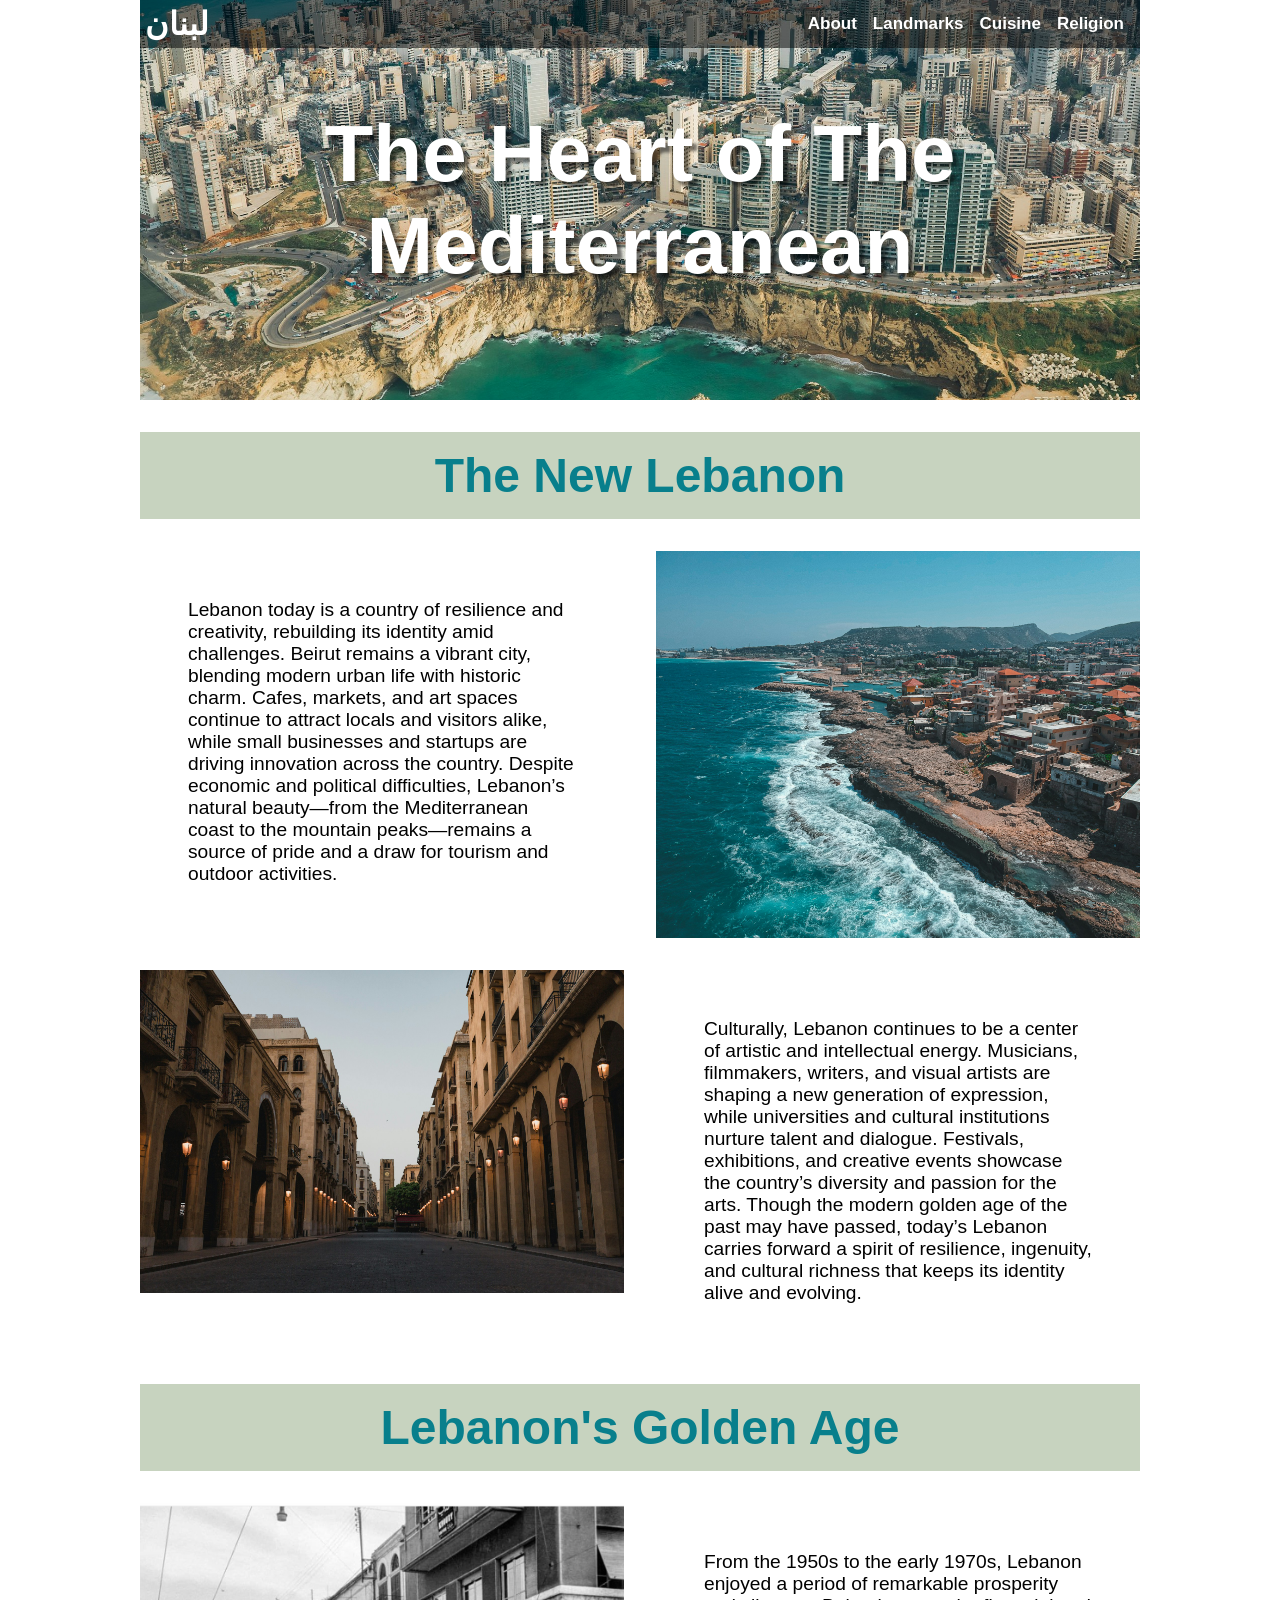
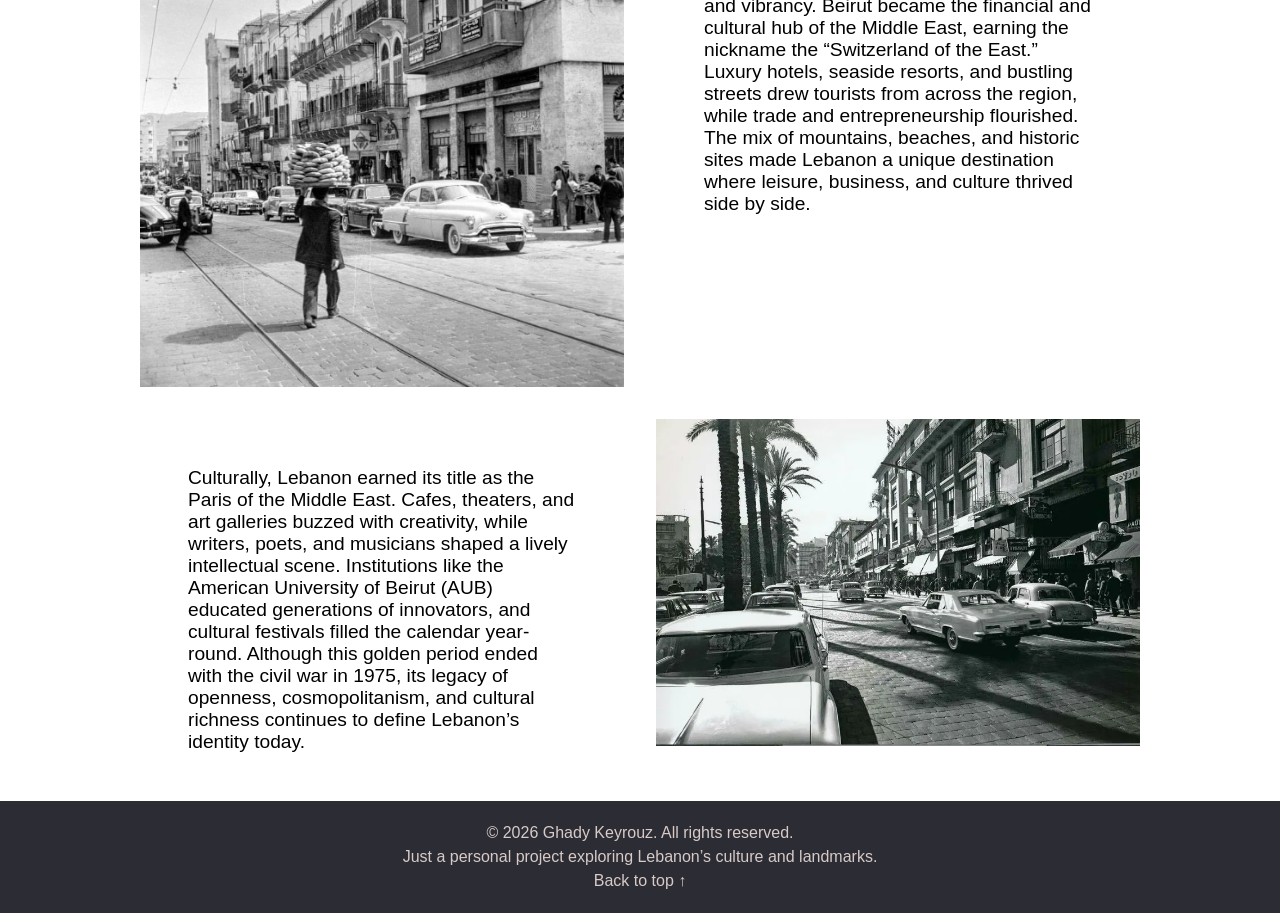
==== index.html @ 8b881246 "first commit - committing all files to my repository" ====
<!DOCTYPE html>
<html lang="en">
<head>
    <meta charset="UTF-8">
    <meta name="viewport" content="width=device-width, initial-scale=1.0">
    <title>Lebanon</title>
    <link href="styles.css" rel="stylesheet">
</head>
<body>

    <header>
        <p dir="rtl">لبنان</p>
        <nav class="primary-navigation">
            <ul>
                <li><a href="index.html">About</a></li>
                <li><a href="landmarks.html">Landmarks</a></li>
                <li><a href="cuisine.html">Cuisine</a></li>
                <li><a href="religion.html">Religion</a></li>
            </ul>
        </nav>
    </header>


    <main>
        <div id="top"></div>
        <div class="wrapper">
            <h1 class="about-h1">The Heart of The Mediterranean</h1>
            <h2>The New Lebanon</h2>
            <section class="grid-section">
                <p>Lebanon today is a country of resilience and creativity, rebuilding its identity amid challenges. Beirut remains a vibrant city, blending modern urban life with historic charm. Cafes, markets, and art spaces continue to attract locals and visitors alike, while small businesses and startups are driving innovation across the country. Despite economic and political difficulties, Lebanon’s natural beauty—from the Mediterranean coast to the mountain peaks—remains a source of pride and a draw for tourism and outdoor activities.</p>
                <img src="./images/lebanon-pic.jpg" alt="A shoreline overview of the city">
                <img src="./images/downtown-street.jpg" alt="downtown fancy street">
                <p>Culturally, Lebanon continues to be a center of artistic and intellectual energy. Musicians, filmmakers, writers, and visual artists are shaping a new generation of expression, while universities and cultural institutions nurture talent and dialogue. Festivals, exhibitions, and creative events showcase the country’s diversity and passion for the arts. Though the modern golden age of the past may have passed, today’s Lebanon carries forward a spirit of resilience, ingenuity, and cultural richness that keeps its identity alive and evolving.</p>
                
            </section>
            <h2>Lebanon's Golden Age</h2>
            <section class="grid-section">
                <img src="./images/Old-beirut-2.jpg" alt="old beirut street with fancy cars and a train track">
                <p>From the 1950s to the early 1970s, Lebanon enjoyed a period of remarkable prosperity and vibrancy. Beirut became the financial and cultural hub of the Middle East, earning the nickname the “Switzerland of the East.” Luxury hotels, seaside resorts, and bustling streets drew tourists from across the region, while trade and entrepreneurship flourished. The mix of mountains, beaches, and historic sites made Lebanon a unique destination where leisure, business, and culture thrived side by side.</p>
                <p>Culturally, Lebanon earned its title as the Paris of the Middle East. Cafes, theaters, and art galleries buzzed with creativity, while writers, poets, and musicians shaped a lively intellectual scene. Institutions like the American University of Beirut (AUB) educated generations of innovators, and cultural festivals filled the calendar year-round. Although this golden period ended with the civil war in 1975, its legacy of openness, cosmopolitanism, and cultural richness continues to define Lebanon’s identity today.</p>
                <img src="./images/Old-beirut-3.webp" alt="old beirut street with nice cars and tall palm trees">
                
            </section>
        </div>
    </main>

    <footer>
        <p>© 2026 Ghady Keyrouz. All rights reserved.</p>
        <p>Just a personal project exploring Lebanon’s culture and landmarks.</p>
        <p><a href="#top">Back to top ↑</a></p>
    </footer>
    
</body>
</html>
---- styles.css ----
*, *::after, *::before{
    box-sizing: border-box;
    margin: 0;
    padding: 0;
}

:root{
    --teal: #087f8c;
    --orange: #f26430;
    --beige: #d8cbc7;
    --dark: #2c2c34;
    --lightgreen: #c7d3bf;
}

body{
    font-family: sans-serif;
}

html{
    scroll-behavior: smooth;
}

.wrapper{
    max-inline-size: 1000px;
    margin-inline: auto;
}

h1{
    font-size: 5rem;
    margin-block-end: 2rem;
    color: #fff;
    height: 400px;
    display: grid;
    place-content: center;
    text-align: center;
    text-shadow: rgba(0,0,0,0.5) 5px 5px 3px;
}


/* Header */

header{
    display: flex;
    justify-content: space-between;
    font-size: 17px;
    font-weight: bold;
    background: rgba(0, 0, 0, 0.5);
    position: fixed;
    inset:0 0 auto 0; /* top right bottom left */
    max-inline-size: 1000px;
    margin-inline: auto;
   
}

header p{
    font-size: 2rem;
    color: white;
    padding: 5px;
}

.primary-navigation{
    display: flex;
    margin-inline-end: 1rem;
}


.primary-navigation ul{
    display: flex;
    gap: 1rem;
    height: 100%;
}

.primary-navigation li{
    position: relative;
    list-style-type: none;
    inline-size: fit-content;
}

/* underline animation */
.primary-navigation li::before{
    content: "";
    position: absolute;
    width: 100%;
    height: 0px;
    border: 1px solid white;
    bottom: 10px;
    transform: scaleX(0);
    transition: all ease 0.3s;
}

.primary-navigation li:hover::before{
    transform: scaleX(1);
}

.primary-navigation a{
    color: white;
    text-decoration: none;
    height: 100%;
    display: grid;
    place-content: center;
}

/* about section */
.about-h1{
    background: url(./images/h1-bg.jpg);
    background-position: center;
    background-size: cover;
}

h2{
    font-size: 3rem;
    padding: 1rem;
    text-align: center;
    margin-block: 2rem;
    color: var(--teal);
    background-color: var(--lightgreen);
}

.grid-section{
    display: grid;
    grid-template-columns: 1fr 1fr;
    gap: 2rem;
    place-content: center;
}

.grid-section img{
    inline-size: 100%;
    display: block;
    margin-inline: auto;
}
.grid-section p{
    padding: 3rem;
    font-size: 1.2rem;
}

/* landmark-section */

.landmark-h1{
    background: url(./images/castle-pic.jpg);
    background-position: center;
    background-size: cover;
}

h3{
    font-size: 2rem;
    text-align: center;
    color: var(--teal);
    margin-block-start: 2rem;
}

/* cuisine section */

.cuisine-h1{
    background: url(./images/lebanese-cuisine.jpg);
    background-position: center;
    background-size: cover;
}

.cuisine{
    grid-template-columns: repeat(3, 1fr);
}

.cuisine p{
    padding: 1rem;
}

/* Religion section */

.color-wheel{
    width: 200px;
    height: 200px;
    border-radius: 50%;
    background: conic-gradient( 
        #FF6B6B 0turn 0.322turn ,
        #FFD93D 0.322turn 0.634turn,
        #6BCB77 0.634turn 0.654turn,
        #4D96FF 0.654turn 0.814turn,
        #845EC2 0.814turn 0.9turn,
        #FF9671 0.9turn 0.95turn,
        #00C9A7 0.95turn 1turn);
}

.h1-religion{
    background: url(./images/h1-religion-bg.webp);
    background-position: center;
    background-size: cover;
}

.main-p{
    padding: 3rem;
    margin-block: 1rem;
    font-size: 18px;
    background-color: var(--dark);
    color: var(--beige);
}

.color-wheel-container{
    padding: 3rem;
    font-size: 20px;
}

.color-wheel{
    margin-inline: auto;
}

.color-wheel-container li{
    list-style-type: square;
}

.color-wheel-container li::marker{
    font-size: 30px;
}

.color-wheel-container li:nth-child(1)::marker{
    color: #FF6B6B;
}
.color-wheel-container li:nth-child(2)::marker{
    color: #FFD93D;
}
.color-wheel-container li:nth-child(3)::marker{
    color: #6BCB77;
}
.color-wheel-container li:nth-child(4)::marker{
    color: #4D96FF;
}
.color-wheel-container li:nth-child(5)::marker{
    color: #845EC2;
}
.color-wheel-container li:nth-child(6)::marker{
    color: #FF9671;
}
.color-wheel-container li:nth-child(7)::marker{
    color: #00C9A7;
}

.table-quote{
    padding: 3rem;
    margin-block: 2rem;
    background-color: var(--dark);
    color: var(--beige);
    font-size: 20px;
}

.data-table{
    border: 1px solid black;
    margin-inline: auto;
    border-collapse: collapse;
}

.data-table th, .data-table td{
    border: 1px solid black;
    padding: 0.5rem;
}

.data-table caption{
    background-color: var(--lightgreen);
    color: var(--teal);
    padding: 0.7rem;
    font-size: 22px;
    border: 1px solid black;
}

.religion, .religion-total, .religion-header-info{
    background-color: var(--lightgreen);
    color: var(--teal);
}

/* footer */

footer{
    background-color: var(--dark);
    color: var(--beige);
    text-align: center;
    padding: 1rem;
}

footer p{
    margin: 0.4rem;
}

footer a{
    color: var(--beige);
    text-decoration: none;
}

footer a:hover{
    text-decoration: underline;
}
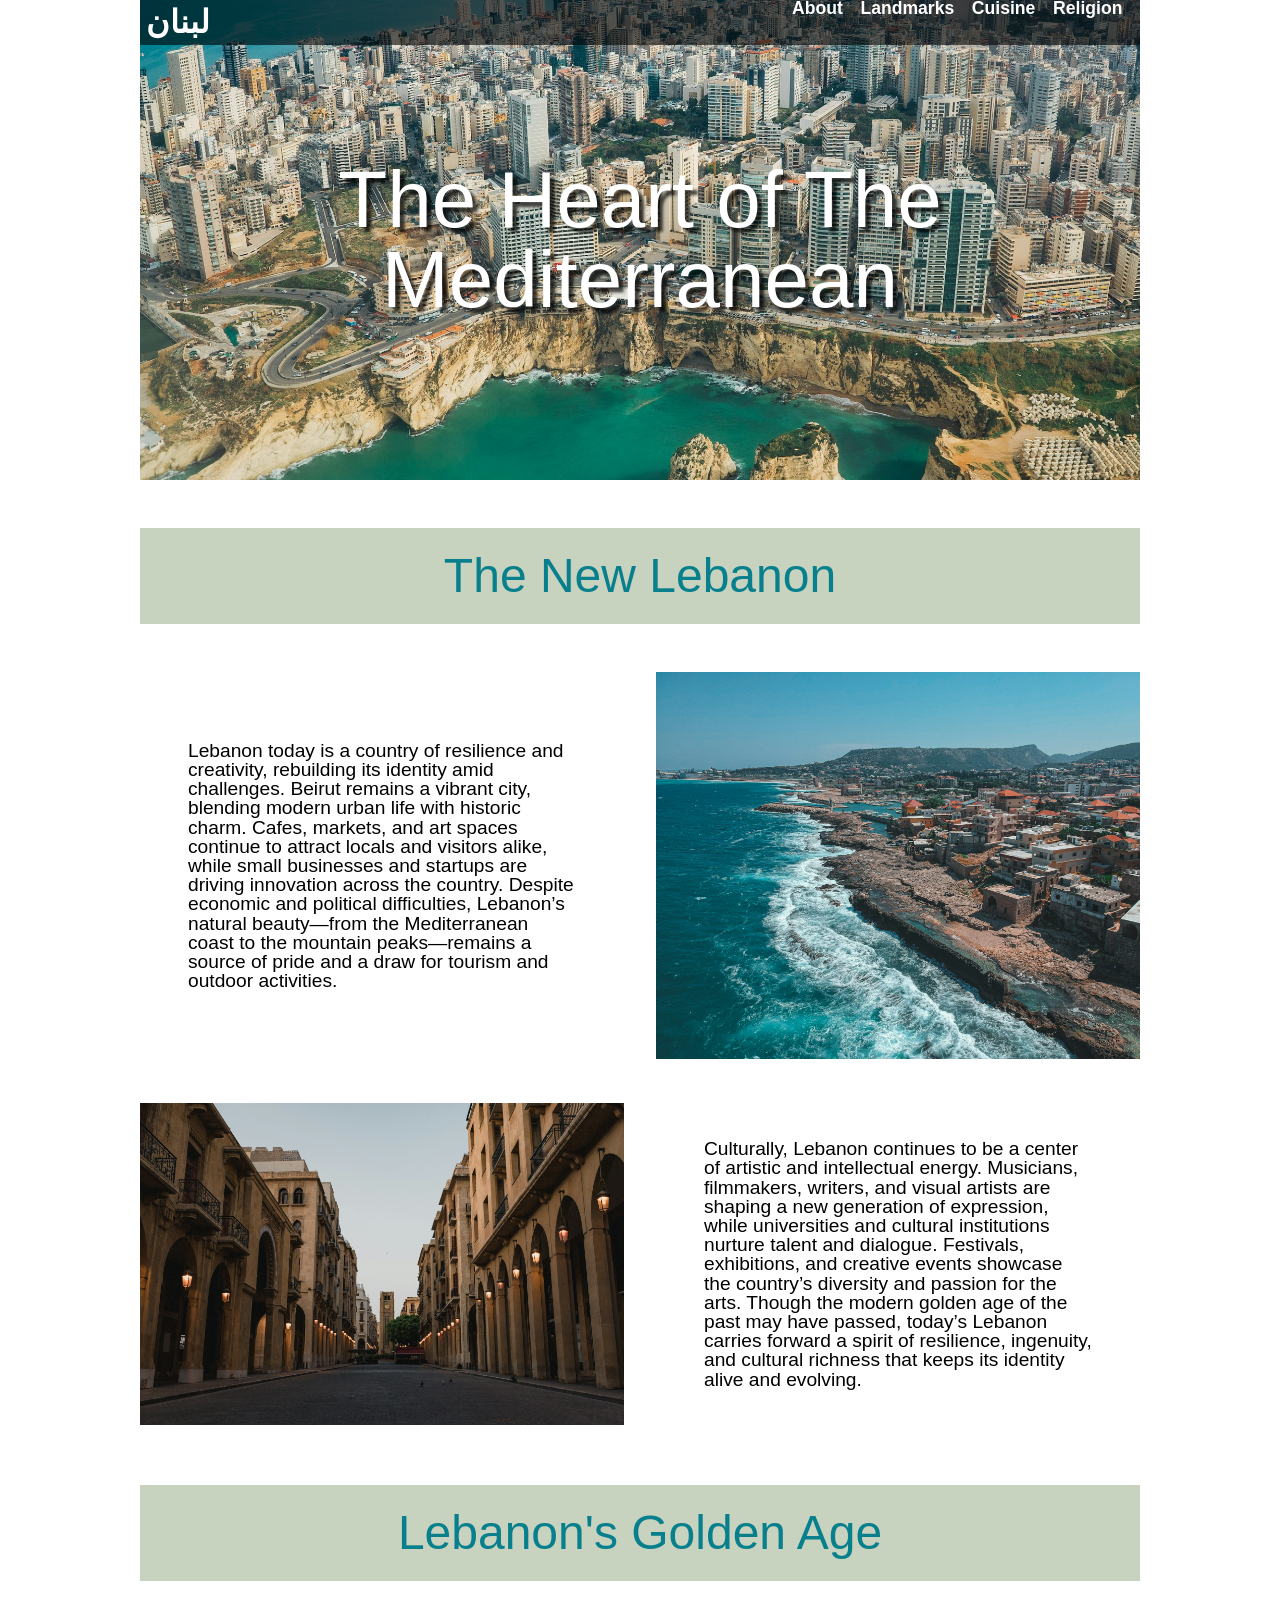
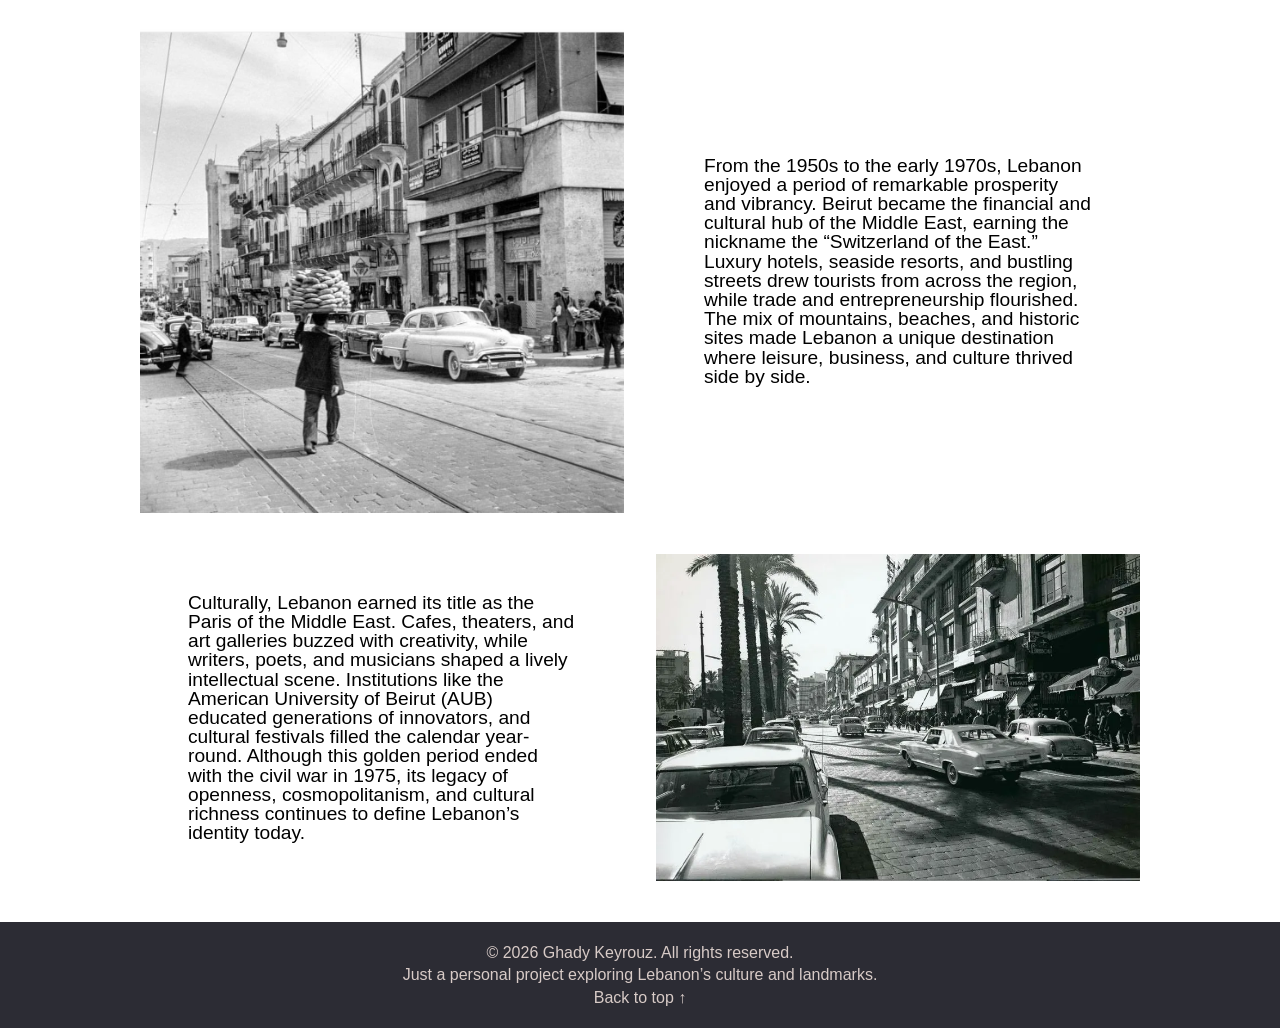
==== commit e7881e00: "updated units and made layout responsive" ====
--- a/index.html
+++ b/index.html
@@ -26,7 +26,7 @@
         <div class="wrapper">
             <h1 class="about-h1">The Heart of The Mediterranean</h1>
             <h2>The New Lebanon</h2>
-            <section class="grid-section">
+            <section class="grid-section fix-section-overflow">
                 <p>Lebanon today is a country of resilience and creativity, rebuilding its identity amid challenges. Beirut remains a vibrant city, blending modern urban life with historic charm. Cafes, markets, and art spaces continue to attract locals and visitors alike, while small businesses and startups are driving innovation across the country. Despite economic and political difficulties, Lebanon’s natural beauty—from the Mediterranean coast to the mountain peaks—remains a source of pride and a draw for tourism and outdoor activities.</p>
                 <img src="./images/lebanon-pic.jpg" alt="A shoreline overview of the city">
                 <img src="./images/downtown-street.jpg" alt="downtown fancy street">
@@ -34,7 +34,7 @@
                 
             </section>
             <h2>Lebanon's Golden Age</h2>
-            <section class="grid-section">
+            <section class="grid-section fix-section-overflow">
                 <img src="./images/Old-beirut-2.jpg" alt="old beirut street with fancy cars and a train track">
                 <p>From the 1950s to the early 1970s, Lebanon enjoyed a period of remarkable prosperity and vibrancy. Beirut became the financial and cultural hub of the Middle East, earning the nickname the “Switzerland of the East.” Luxury hotels, seaside resorts, and bustling streets drew tourists from across the region, while trade and entrepreneurship flourished. The mix of mountains, beaches, and historic sites made Lebanon a unique destination where leisure, business, and culture thrived side by side.</p>
                 <p>Culturally, Lebanon earned its title as the Paris of the Middle East. Cafes, theaters, and art galleries buzzed with creativity, while writers, poets, and musicians shaped a lively intellectual scene. Institutions like the American University of Beirut (AUB) educated generations of innovators, and cultural festivals filled the calendar year-round. Although this golden period ended with the civil war in 1975, its legacy of openness, cosmopolitanism, and cultural richness continues to define Lebanon’s identity today.</p>
--- a/styles.css
+++ b/styles.css
@@ -1,8 +1,9 @@
-*, *::after, *::before{
+/* *, *::after, *::before{
     box-sizing: border-box;
     margin: 0;
     padding: 0;
-}
+} */
+@import "reset.css" layer(reset);
 
 :root{
     --teal: #087f8c;
@@ -27,13 +28,12 @@
 
 h1{
     font-size: 5rem;
-    margin-block-end: 2rem;
     color: #fff;
-    height: 400px;
+    height: 30rem;
     display: grid;
     place-content: center;
     text-align: center;
-    text-shadow: rgba(0,0,0,0.5) 5px 5px 3px;
+    text-shadow: rgb(0 0 0 / .7) 5px 5px 3px;
 }
 
 
@@ -42,9 +42,9 @@
 header{
     display: flex;
     justify-content: space-between;
-    font-size: 17px;
+    font-size: 1.1rem;
     font-weight: bold;
-    background: rgba(0, 0, 0, 0.5);
+    background: rgb(0 0 0/ .6);
     position: fixed;
     inset:0 0 auto 0; /* top right bottom left */
     max-inline-size: 1000px;
@@ -55,19 +55,18 @@
 header p{
     font-size: 2rem;
     color: white;
-    padding: 5px;
+    padding: 0.2em;
 }
 
 .primary-navigation{
     display: flex;
-    margin-inline-end: 1rem;
+    margin-inline-end: 1em;
 }
 
 
 .primary-navigation ul{
     display: flex;
-    gap: 1rem;
-    height: 100%;
+    gap: 1em;
 }
 
 .primary-navigation li{
@@ -95,23 +94,21 @@
 .primary-navigation a{
     color: white;
     text-decoration: none;
-    height: 100%;
+    block-size: stretch;
     display: grid;
     place-content: center;
 }
 
 /* about section */
 .about-h1{
-    background: url(./images/h1-bg.jpg);
-    background-position: center;
-    background-size: cover;
+    background: url(./images/h1-bg.jpg) center/cover;
 }
 
 h2{
     font-size: 3rem;
-    padding: 1rem;
+    padding: 0.5em;
     text-align: center;
-    margin-block: 2rem;
+    margin-block: 1em;
     color: var(--teal);
     background-color: var(--lightgreen);
 }
@@ -120,13 +117,13 @@
     display: grid;
     grid-template-columns: 1fr 1fr;
     gap: 2rem;
-    place-content: center;
+    place-items: center;
+
 }
 
 .grid-section img{
     inline-size: 100%;
     display: block;
-    margin-inline: auto;
 }
 .grid-section p{
     padding: 3rem;
@@ -136,24 +133,19 @@
 /* landmark-section */
 
 .landmark-h1{
-    background: url(./images/castle-pic.jpg);
-    background-position: center;
-    background-size: cover;
+    background: url(./images/castle-pic.jpg) center/cover;
 }
 
 h3{
     font-size: 2rem;
     text-align: center;
     color: var(--teal);
-    margin-block-start: 2rem;
 }
 
 /* cuisine section */
 
 .cuisine-h1{
-    background: url(./images/lebanese-cuisine.jpg);
-    background-position: center;
-    background-size: cover;
+    background: url(./images/lebanese-cuisine.jpg) center/cover;
 }
 
 .cuisine{
@@ -161,14 +153,14 @@
 }
 
 .cuisine p{
-    padding: 1rem;
+    padding: 1em;
 }
 
 /* Religion section */
 
 .color-wheel{
-    width: 200px;
-    height: 200px;
+    width: 15rem;
+    height: 15rem;
     border-radius: 50%;
     background: conic-gradient( 
         #FF6B6B 0turn 0.322turn ,
@@ -181,22 +173,20 @@
 }
 
 .h1-religion{
-    background: url(./images/h1-religion-bg.webp);
-    background-position: center;
-    background-size: cover;
+    background: url(./images/h1-religion-bg.webp) center/cover;
 }
 
 .main-p{
     padding: 3rem;
-    margin-block: 1rem;
+    margin-block: 1em;
     font-size: 18px;
     background-color: var(--dark);
     color: var(--beige);
 }
 
 .color-wheel-container{
-    padding: 3rem;
-    font-size: 20px;
+    padding: 3em;
+    font-size: 1.2rem;
 }
 
 .color-wheel{
@@ -208,7 +198,7 @@
 }
 
 .color-wheel-container li::marker{
-    font-size: 30px;
+    font-size: 2rem;
 }
 
 .color-wheel-container li:nth-child(1)::marker{
@@ -235,34 +225,34 @@
 
 .table-quote{
     padding: 3rem;
-    margin-block: 2rem;
+    margin-block: 2em;
     background-color: var(--dark);
     color: var(--beige);
-    font-size: 20px;
+    font-size: 1.2rem;
 }
 
 .data-table{
     border: 1px solid black;
     margin-inline: auto;
-    border-collapse: collapse;
 }
 
 .data-table th, .data-table td{
     border: 1px solid black;
-    padding: 0.5rem;
+    padding: 0.5em;
 }
 
 .data-table caption{
     background-color: var(--lightgreen);
     color: var(--teal);
-    padding: 0.7rem;
-    font-size: 22px;
+    padding: 0.7em;
+    font-size: 1.4rem;
     border: 1px solid black;
 }
 
 .religion, .religion-total, .religion-header-info{
     background-color: var(--lightgreen);
     color: var(--teal);
+    font-weight: bolder;
 }
 
 /* footer */
@@ -271,11 +261,12 @@
     background-color: var(--dark);
     color: var(--beige);
     text-align: center;
-    padding: 1rem;
+    padding: 1em;
+    margin-block-start: 2em;
 }
 
 footer p{
-    margin: 0.4rem;
+    margin: 0.4em;
 }
 
 footer a{
@@ -286,3 +277,51 @@
 footer a:hover{
     text-decoration: underline;
 }
+
+@media screen and (max-width:600px) {
+    h1{
+        font-size: 3rem;
+    }
+
+    h2{
+        font-size: 2rem;
+    }
+
+    h3{
+        font-size: 1.5rem;
+    }
+
+    .grid-section p{
+        padding: 1em;
+        font-size: 1rem;
+    }
+    .color-wheel{
+        width: 7rem;
+        height: 7rem;
+    }
+
+    .main-p, .table-quote{
+        font-size: 1rem;
+        padding: 1em;
+    }
+    .table-section{
+        grid-template-columns: 1fr;
+    }
+
+    
+}
+
+@media screen and (max-width: 450px){
+    .fix-section-overflow{
+        grid-template-columns: 1fr;
+    }
+
+    .cuisine{
+        gap: 0.5rem;
+        grid-template-columns: 1fr;
+    }
+
+    .color-wheel-section{
+        grid-template-columns: 1fr;
+    }
+}
